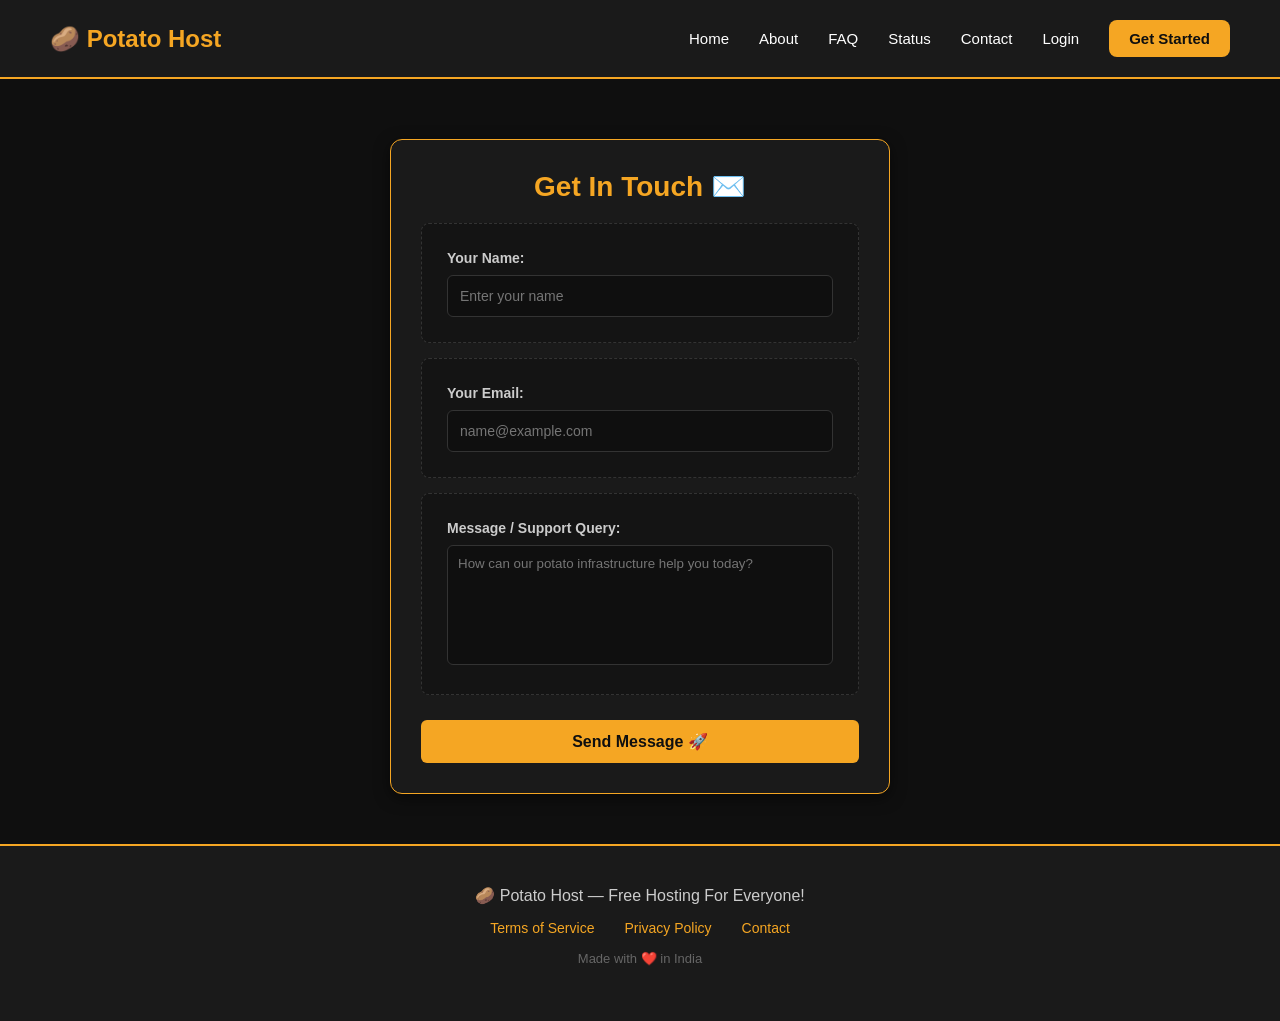
==== contact.html @ 4575d83d "Add files via upload" ====
<!DOCTYPE html>
<html lang="en">
<head>
    <meta charset="UTF-8">
    <meta name="viewport" content="width=device-width, initial-scale=1.0">
    <title>Contact Us - Potato Host</title>
    <link rel="stylesheet" href="style.css">
</head>
<body>
    <nav>
        <div class="logo">🥔 Potato Host</div>
        <div class="nav-links">
            <a href="index.html">Home</a>
            <a href="about.html">About</a>
            <a href="faq.html">FAQ</a>
            <a href="status.html">Status</a>
            <a href="contact.html">Contact</a>
            <a href="login.html">Login</a>
            <a href="register.html" class="btn-register">Get Started</a>
        </div>
    </nav>

    <main style="max-width: 500px; margin: 50px auto; padding: 30px;">
        <h2>Get In Touch ✉️</h2>
        <form action="#" method="POST" style="display: flex; flex-direction: column; gap: 15px;">
            <div>
                <label>Your Name:</label>
                <input type="text" placeholder="Enter your name" required>
            </div>
            <div>
                <label>Your Email:</label>
                <input type="email" placeholder="name@example.com" required>
            </div>
            <div>
                <label>Message / Support Query:</label>
                <textarea style="width: 100%; height: 120px; background: #0f0f0f; border: 1px solid #333; color: white; border-radius: 6px; padding: 10px; margin-top: 8px; font-family: inherit; resize: none;" placeholder="How can our potato infrastructure help you today?" required></textarea>
            </div>
            <button type="submit">Send Message 🚀</button>
        </form>
    </main>

    <footer>
        <p>🥔 Potato Host — Free Hosting For Everyone!</p>
        <div class="footer-links">
            <a href="terms.html">Terms of Service</a>
            <a href="privacy.html">Privacy Policy</a>
            <a href="contact.html">Contact</a>
        </div>
        <p class="footer-bottom">Made with ❤️ in India</p>
    </footer>
</body>
</html>
---- style.css ----
/* ===== RESET & BASE ===== */
* {
    margin: 0;
    padding: 0;
    box-sizing: border-box;
    font-family: 'Segoe UI', Tahoma, Geneva, Verdana, sans-serif;
}

body {
    background-color: #0f0f0f;
    color: #ffffff;
}

a {
    text-decoration: none;
    color: inherit;
}

/* ===== NAVBAR ===== */
nav {
    display: flex;
    justify-content: space-between;
    align-items: center;
    padding: 20px 50px;
    background-color: #1a1a1a;
    border-bottom: 2px solid #f5a623;
    position: sticky;
    top: 0;
    z-index: 999;
}

.logo {
    font-size: 24px;
    font-weight: bold;
    color: #f5a623;
}

.nav-links {
    display: flex;
    align-items: center;
    gap: 30px;
}

.nav-links a {
    color: #ffffff;
    font-size: 15px;
    transition: color 0.3s;
}

.nav-links a:hover {
    color: #f5a623;
}

.btn-register {
    background-color: #f5a623;
    color: #0f0f0f !important;
    padding: 10px 20px;
    border-radius: 8px;
    font-weight: bold;
    transition: background-color 0.3s !important;
}

.btn-register:hover {
    background-color: #d4891a !important;
}

/* ===== HERO ===== */
.hero {
    display: flex;
    flex-direction: column;
    align-items: center;
    justify-content: center;
    text-align: center;
    padding: 120px 20px;
    background: linear-gradient(135deg, #1a1a1a, #2a1f0a);
}

.hero h1 {
    font-size: 56px;
    font-weight: bold;
    color: #f5a623;
    margin-bottom: 20px;
    line-height: 1.2;
}

.hero p {
    font-size: 20px;
    color: #cccccc;
    margin-bottom: 40px;
    line-height: 1.6;
}

.btn-hero {
    background-color: #f5a623;
    color: #0f0f0f;
    padding: 16px 40px;
    border-radius: 10px;
    font-size: 18px;
    font-weight: bold;
    transition: background-color 0.3s;
}

.btn-hero:hover {
    background-color: #d4891a;
}

/* ===== FEATURES ===== */
.features {
    padding: 80px 50px;
    text-align: center;
    background-color: #141414;
}

.features h2 {
    font-size: 36px;
    color: #f5a623;
    margin-bottom: 50px;
}

.features-grid {
    display: grid;
    grid-template-columns: repeat(3, 1fr);
    gap: 30px;
    max-width: 1100px;
    margin: 0 auto;
}

.feature-card {
    background-color: #1a1a1a;
    border: 1px solid #f5a623;
    border-radius: 12px;
    padding: 30px;
    transition: transform 0.3s;
}

.feature-card:hover {
    transform: translateY(-5px);
}

.feature-card h3 {
    font-size: 20px;
    color: #f5a623;
    margin-bottom: 10px;
}

.feature-card p {
    font-size: 15px;
    color: #cccccc;
    line-height: 1.6;
}

/* ===== FOOTER ===== */
footer {
    background-color: #1a1a1a;
    border-top: 2px solid #f5a623;
    text-align: center;
    padding: 40px 20px;
}

footer p {
    color: #cccccc;
    margin-bottom: 15px;
}

.footer-links {
    display: flex;
    justify-content: center;
    gap: 30px;
    margin-bottom: 15px;
}

.footer-links a {
    color: #f5a623;
    font-size: 14px;
    transition: color 0.3s;
}

.footer-links a:hover {
    color: #ffffff;
}

.footer-bottom {
    font-size: 13px;
    color: #666666;
}

/* ===== AUTOMATED AUTH & DASHBOARD PAGES ===== */
.auth-section, main {
    background-color: #1a1a1a;
    border: 1px solid #f5a623 !important;
    border-radius: 12px;
    margin-top: 60px !important;
    box-shadow: 0 4px 15px rgba(0, 0, 0, 0.5);
    color: #ffffff;
}

.auth-section h2, main h2 {
    color: #f5a623;
    margin-bottom: 20px;
    font-size: 28px;
    text-align: center;
}

label {
    font-size: 14px;
    color: #cccccc;
    font-weight: 600;
}

input[type="email"], 
input[type="password"], 
input[type="text"], 
input[type="url"] {
    width: 100%;
    padding: 12px;
    margin-top: 8px;
    background-color: #0f0f0f;
    border: 1px solid #333333;
    border-radius: 6px;
    color: #ffffff;
    font-size: 14px;
    transition: border-color 0.3s;
}

input:focus {
    outline: none;
    border-color: #f5a623;
}

/* Dashboard Specific Layout Components */
main div {
    background-color: #141414 !important;
    border: 1px dashed #333333;
    border-radius: 8px;
    padding: 25px !important;
}

main h3 {
    color: #f5a623;
    margin-bottom: 15px;
    font-size: 20px;
}

/* Form Action Buttons Override */
button[type="submit"] {
    background-color: #f5a623 !important;
    color: #0f0f0f !important;
    font-weight: bold;
    font-size: 16px;
    border: none;
    border-radius: 6px;
    padding: 12px !important;
    cursor: pointer;
    transition: background-color 0.3s;
    margin-top: 10px;
}

button[type="submit"]:hover {
    background-color: #d4891a !important;
}

#btn-logout {
    font-weight: bold;
    border-radius: 6px;
    padding: 8px 16px !important;
    transition: opacity 0.3s;
}

#btn-logout:hover {
    opacity: 0.8;
}

/* Form Status Messages */
#reg-message, #login-message, #deploy-status {
    text-align: center;
    font-size: 14px;
    margin-top: 15px;
}
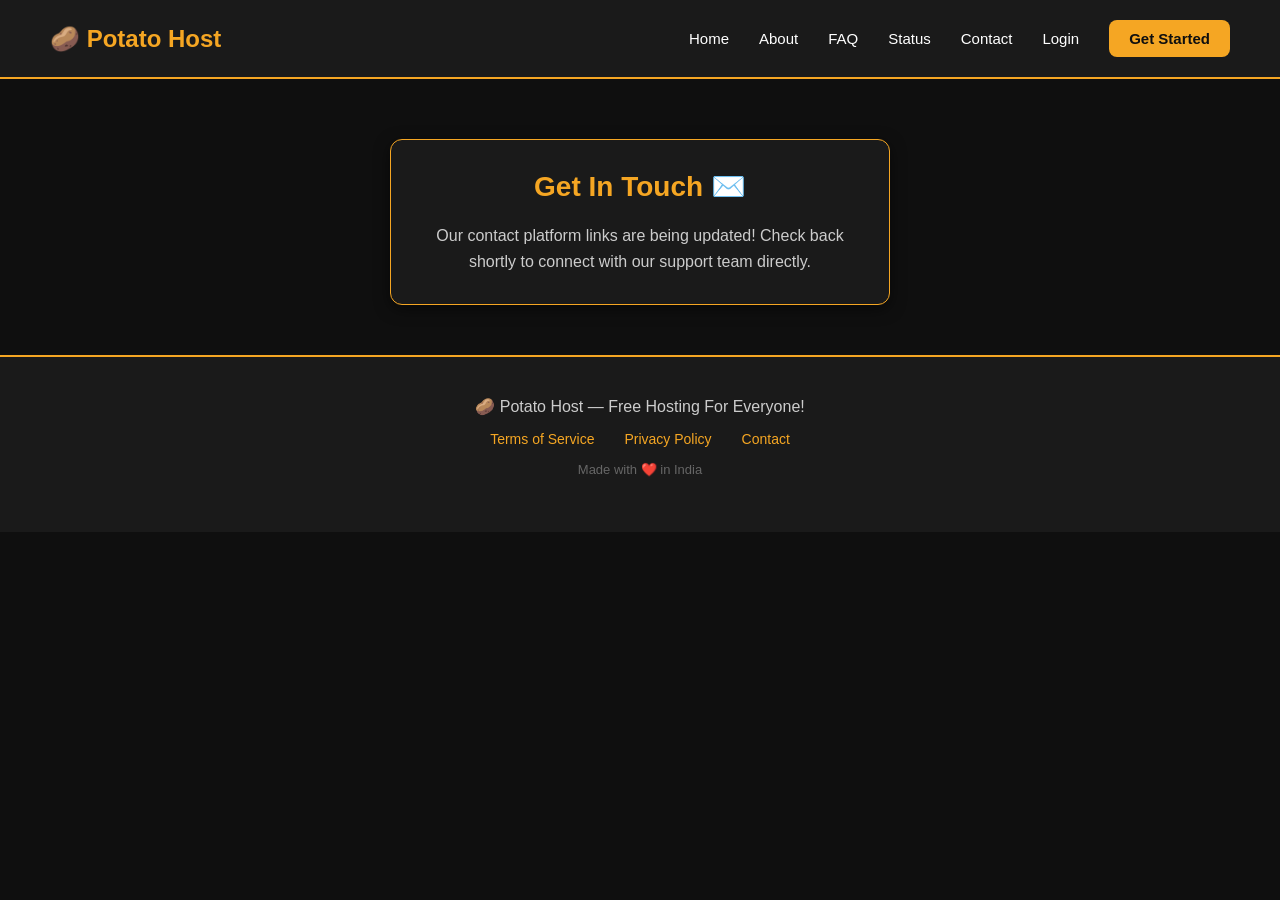
==== commit 3e00fa85: "contact.html" ====
--- a/contact.html
+++ b/contact.html
@@ -20,23 +20,9 @@
         </div>
     </nav>
 
-    <main style="max-width: 500px; margin: 50px auto; padding: 30px;">
+    <main style="max-width: 500px; margin: 50px auto; padding: 30px; text-align: center;">
         <h2>Get In Touch ✉️</h2>
-        <form action="#" method="POST" style="display: flex; flex-direction: column; gap: 15px;">
-            <div>
-                <label>Your Name:</label>
-                <input type="text" placeholder="Enter your name" required>
-            </div>
-            <div>
-                <label>Your Email:</label>
-                <input type="email" placeholder="name@example.com" required>
-            </div>
-            <div>
-                <label>Message / Support Query:</label>
-                <textarea style="width: 100%; height: 120px; background: #0f0f0f; border: 1px solid #333; color: white; border-radius: 6px; padding: 10px; margin-top: 8px; font-family: inherit; resize: none;" placeholder="How can our potato infrastructure help you today?" required></textarea>
-            </div>
-            <button type="submit">Send Message 🚀</button>
-        </form>
+        <p style="color: #cccccc; margin-top: 15px; line-height: 1.6;">Our contact platform links are being updated! Check back shortly to connect with our support team directly.</p>
     </main>
 
     <footer>
